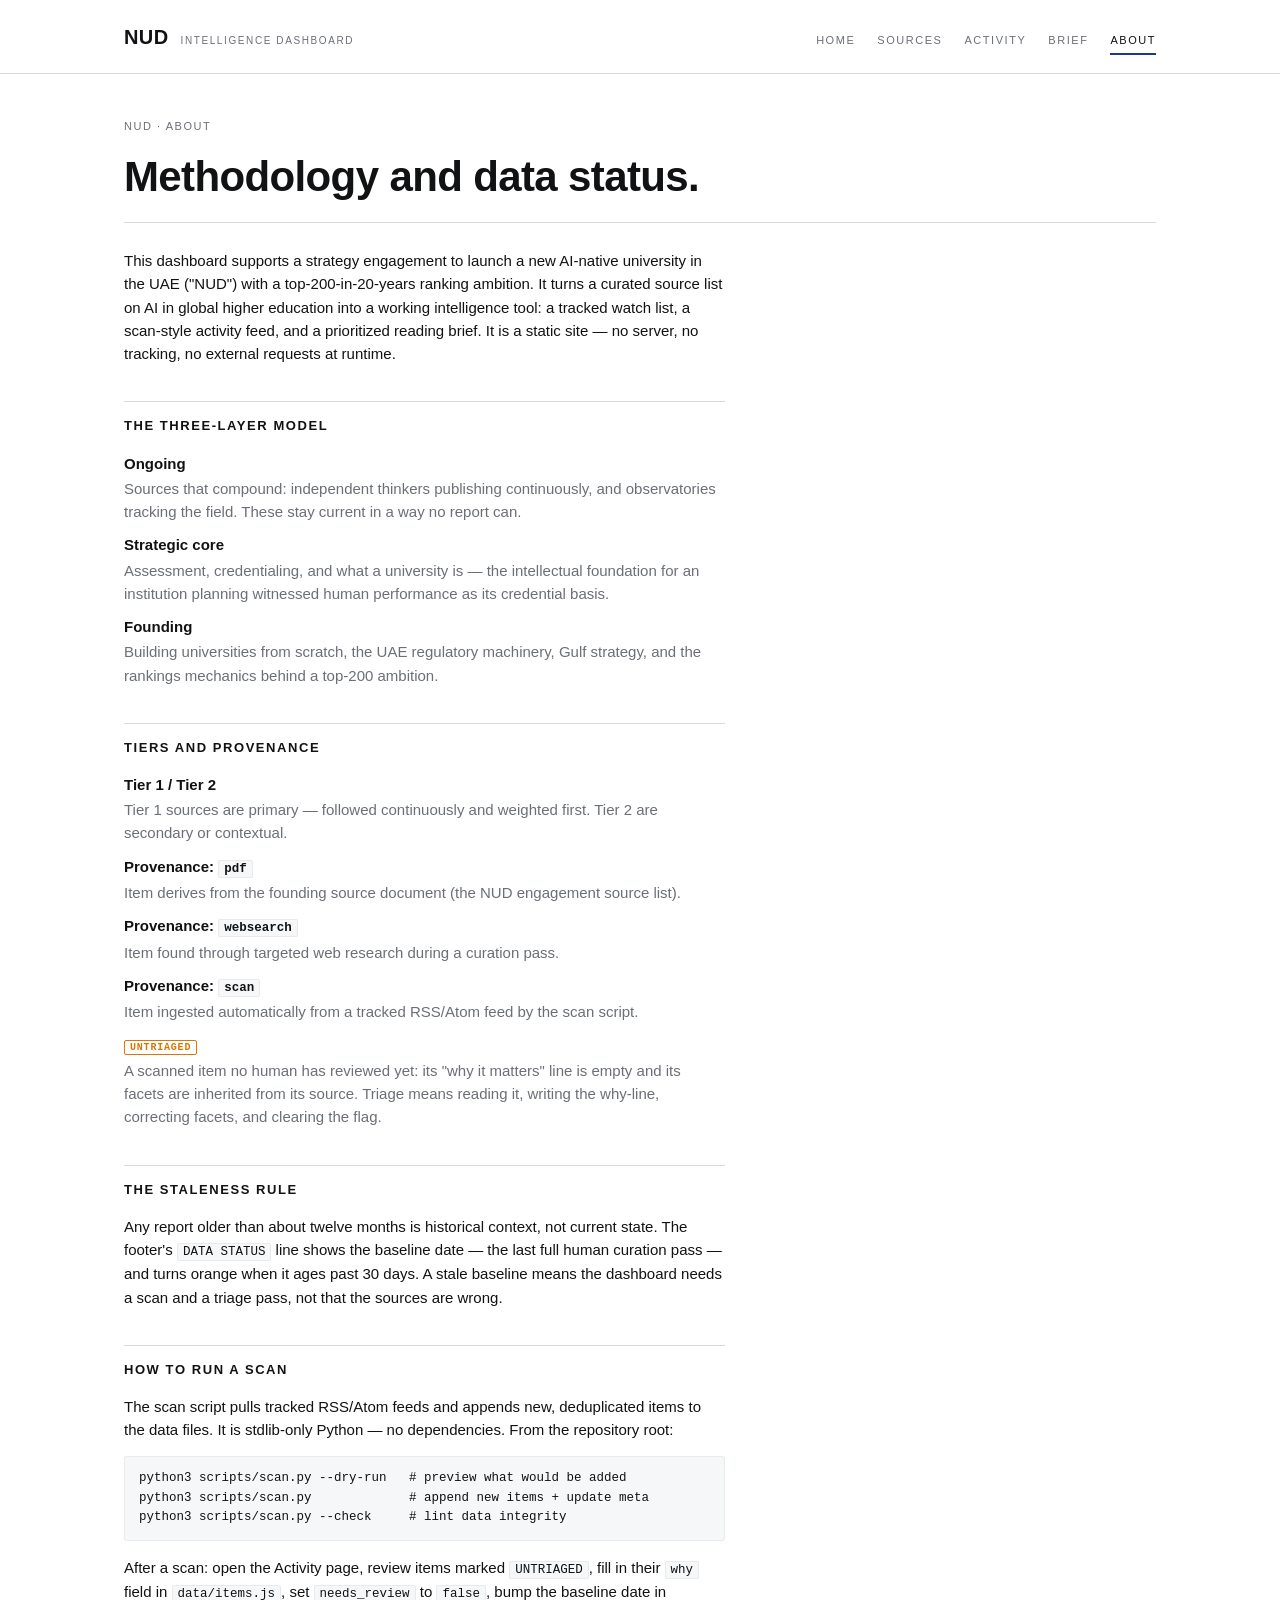
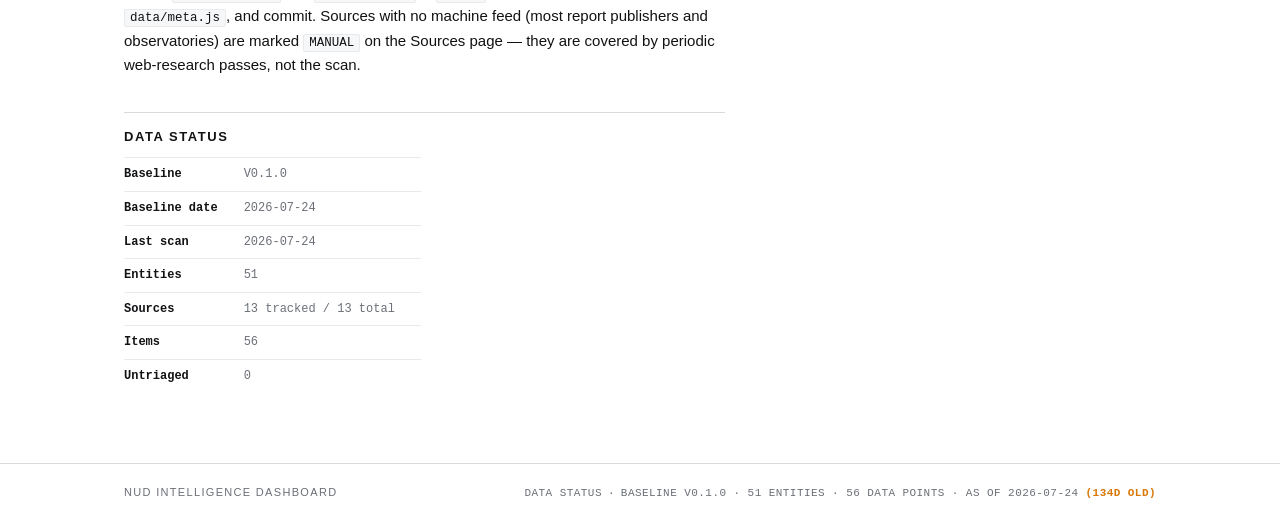
==== about.html @ 971b9aab "Add NUD intelligence dashboard: static site, seed data, and feed scanner Five-page static dashboard " ====
<!DOCTYPE html>
<html lang="en">
<head>
<meta charset="utf-8">
<meta name="viewport" content="width=device-width, initial-scale=1">
<title>About — NUD Intelligence Dashboard</title>
<link rel="icon" href="data:,">
<link rel="stylesheet" href="css/styles.css">
</head>
<body data-page="about">

<header class="masthead">
  <div class="wrap">
    <a class="wordmark" href="index.html"><span class="mark">NUD</span><span class="sub">Intelligence Dashboard</span></a>
    <nav class="main-nav">
      <a href="index.html">Home</a>
      <a href="sources.html">Sources</a>
      <a href="activity.html">Activity</a>
      <a href="brief.html">Brief</a>
      <a href="about.html" class="active">About</a>
    </nav>
  </div>
</header>

<main class="wrap">
  <div class="page-head">
    <div class="crumb">NUD · About</div>
    <h1 class="headline">Methodology and data status.</h1>
    <hr class="rule">
  </div>

  <div class="prose">
    <p style="margin-top: 26px;">This dashboard supports a strategy engagement to launch a new AI-native university in the UAE ("NUD") with a top-200-in-20-years ranking ambition. It turns a curated source list on AI in global higher education into a working intelligence tool: a tracked watch list, a scan-style activity feed, and a prioritized reading brief. It is a static site — no server, no tracking, no external requests at runtime.</p>

    <h2>The three-layer model</h2>
    <dl>
      <dt>Ongoing</dt>
      <dd>Sources that compound: independent thinkers publishing continuously, and observatories tracking the field. These stay current in a way no report can.</dd>
      <dt>Strategic core</dt>
      <dd>Assessment, credentialing, and what a university is — the intellectual foundation for an institution planning witnessed human performance as its credential basis.</dd>
      <dt>Founding</dt>
      <dd>Building universities from scratch, the UAE regulatory machinery, Gulf strategy, and the rankings mechanics behind a top-200 ambition.</dd>
    </dl>

    <h2>Tiers and provenance</h2>
    <dl>
      <dt>Tier 1 / Tier 2</dt>
      <dd>Tier 1 sources are primary — followed continuously and weighted first. Tier 2 are secondary or contextual.</dd>
      <dt>Provenance: <code>pdf</code></dt>
      <dd>Item derives from the founding source document (the NUD engagement source list).</dd>
      <dt>Provenance: <code>websearch</code></dt>
      <dd>Item found through targeted web research during a curation pass.</dd>
      <dt>Provenance: <code>scan</code></dt>
      <dd>Item ingested automatically from a tracked RSS/Atom feed by the scan script.</dd>
      <dt><span class="tag-untriaged" style="margin-left:0">UNTRIAGED</span></dt>
      <dd>A scanned item no human has reviewed yet: its "why it matters" line is empty and its facets are inherited from its source. Triage means reading it, writing the why-line, correcting facets, and clearing the flag.</dd>
    </dl>

    <h2>The staleness rule</h2>
    <p>Any report older than about twelve months is historical context, not current state. The footer's <code>DATA STATUS</code> line shows the baseline date — the last full human curation pass — and turns orange when it ages past 30 days. A stale baseline means the dashboard needs a scan and a triage pass, not that the sources are wrong.</p>

    <h2 id="scan">How to run a scan</h2>
    <p>The scan script pulls tracked RSS/Atom feeds and appends new, deduplicated items to the data files. It is stdlib-only Python — no dependencies. From the repository root:</p>
    <pre>python3 scripts/scan.py --dry-run   # preview what would be added
python3 scripts/scan.py             # append new items + update meta
python3 scripts/scan.py --check     # lint data integrity</pre>
    <p>After a scan: open the Activity page, review items marked <code>UNTRIAGED</code>, fill in their <code>why</code> field in <code>data/items.js</code>, set <code>needs_review</code> to <code>false</code>, bump the baseline date in <code>data/meta.js</code>, and commit. Sources with no machine feed (most report publishers and observatories) are marked <code>MANUAL</code> on the Sources page — they are covered by periodic web-research passes, not the scan.</p>

    <h2>Data status</h2>
    <table class="data-status" id="status-table">
      <tr><th>Baseline</th><td id="st-baseline">—</td></tr>
      <tr><th>Baseline date</th><td id="st-date">—</td></tr>
      <tr><th>Last scan</th><td id="st-scan">—</td></tr>
      <tr><th>Entities</th><td id="st-entities">—</td></tr>
      <tr><th>Sources</th><td id="st-sources">—</td></tr>
      <tr><th>Items</th><td id="st-items">—</td></tr>
      <tr><th>Untriaged</th><td id="st-untriaged">—</td></tr>
    </table>
  </div>
</main>

<footer class="site-footer">
  <div class="wrap">
    <div class="micro">NUD Intelligence Dashboard</div>
    <div class="footer-status" id="data-status"></div>
  </div>
</footer>

<script src="data/meta.js"></script>
<script src="data/entities.js"></script>
<script src="data/sources.js"></script>
<script src="data/items.js"></script>
<script src="js/app.js"></script>
</body>
</html>
---- css/styles.css ----
/* NUD Intelligence Dashboard — Swiss-typographic system */

:root {
  --ink: #111214;
  --accent: #1b3a8c;
  --accent-ink: #ffffff;
  --gray: #6b6f76;
  --gray-light: #9a9ea6;
  --hairline: #d8dade;
  --hairline-soft: #e8eaec;
  --warn: #d97706;
  --bg: #ffffff;
  --bg-soft: #f6f7f8;
  --font: -apple-system, BlinkMacSystemFont, "Helvetica Neue", Helvetica, Arial, sans-serif;
  --mono: ui-monospace, "SF Mono", Menlo, Consolas, monospace;
}

* { box-sizing: border-box; }
html { -webkit-text-size-adjust: 100%; }
body {
  margin: 0;
  font-family: var(--font);
  color: var(--ink);
  background: var(--bg);
  font-size: 15px;
  line-height: 1.55;
}
a { color: var(--accent); text-decoration: none; }
a:hover { text-decoration: underline; }

.wrap { max-width: 1080px; margin: 0 auto; padding: 0 24px; }

/* ---------- micro-labels ---------- */
.micro {
  font-size: 11px;
  letter-spacing: 0.12em;
  text-transform: uppercase;
  color: var(--gray);
}
.mono { font-family: var(--mono); }

/* ---------- masthead ---------- */
.masthead { border-bottom: 1px solid var(--hairline); }
.masthead .wrap {
  display: flex;
  align-items: baseline;
  justify-content: space-between;
  padding-top: 22px;
  padding-bottom: 18px;
  gap: 16px;
  flex-wrap: wrap;
}
.wordmark {
  display: flex;
  align-items: baseline;
  gap: 12px;
  color: var(--ink);
}
.wordmark:hover { text-decoration: none; }
.wordmark .mark {
  font-weight: 800;
  font-size: 20px;
  letter-spacing: 0.02em;
}
.wordmark .sub {
  font-size: 10px;
  letter-spacing: 0.16em;
  text-transform: uppercase;
  color: var(--gray);
}
nav.main-nav { display: flex; gap: 22px; flex-wrap: wrap; }
nav.main-nav a {
  font-size: 11px;
  letter-spacing: 0.14em;
  text-transform: uppercase;
  color: var(--gray);
  padding-bottom: 4px;
}
nav.main-nav a:hover { color: var(--ink); text-decoration: none; }
nav.main-nav a.active {
  color: var(--ink);
  border-bottom: 2px solid var(--accent);
}

/* ---------- page header ---------- */
.page-head { padding-top: 44px; }
.crumb {
  font-size: 11px;
  letter-spacing: 0.14em;
  text-transform: uppercase;
  color: var(--gray);
  margin-bottom: 18px;
}
.headline {
  font-size: clamp(28px, 4.2vw, 42px);
  font-weight: 750;
  line-height: 1.12;
  letter-spacing: -0.015em;
  margin: 0 0 22px;
  max-width: 30ch;
}
.meta-row {
  display: flex;
  align-items: center;
  gap: 16px;
  flex-wrap: wrap;
  margin-bottom: 18px;
}
.btn-accent {
  display: inline-block;
  background: var(--accent);
  color: var(--accent-ink);
  font-size: 11px;
  letter-spacing: 0.08em;
  font-weight: 600;
  padding: 7px 14px;
  border-radius: 3px;
  border: none;
  cursor: pointer;
}
.btn-accent:hover { text-decoration: none; opacity: 0.92; }
.rule { border: 0; border-top: 1px solid var(--hairline); margin: 0; }
.counts {
  font-family: var(--mono);
  font-size: 12px;
  color: var(--gray);
  padding: 12px 0;
  display: flex;
  justify-content: space-between;
  gap: 16px;
  flex-wrap: wrap;
}

/* ---------- filter bar ---------- */
.filter-bar { padding: 18px 0 6px; }
.filter-row {
  display: grid;
  grid-template-columns: 90px 1fr;
  gap: 10px 16px;
  align-items: start;
  margin-bottom: 12px;
}
.filter-row .axis-label { padding-top: 5px; }
.pills { display: flex; flex-wrap: wrap; gap: 8px; align-items: center; }
.pill {
  font-family: var(--font);
  font-size: 11px;
  letter-spacing: 0.08em;
  text-transform: uppercase;
  color: var(--gray);
  background: var(--bg);
  border: 1px solid var(--hairline);
  border-radius: 3px;
  padding: 5px 11px;
  cursor: pointer;
}
.pill:hover { border-color: var(--gray); color: var(--ink); }
.pill--active {
  background: var(--accent);
  border-color: var(--accent);
  color: var(--accent-ink);
}
.pill-sep { color: var(--hairline); font-size: 11px; user-select: none; }
.pill--static { cursor: default; }

/* ---------- feed ---------- */
.feed {
  border-left: 1px solid var(--hairline);
  margin: 26px 0 60px;
  padding-left: 26px;
}
.feed-item { margin-bottom: 34px; }
.feed-item-top {
  display: flex;
  justify-content: space-between;
  align-items: baseline;
  gap: 16px;
  flex-wrap: wrap;
  margin-bottom: 4px;
}
.feed-item-head { display: flex; align-items: baseline; gap: 12px; flex-wrap: wrap; }
.entity-name { font-size: 12px; color: var(--gray-light); white-space: nowrap; }
.item-title { font-weight: 650; font-size: 15px; }
.item-meta {
  font-family: var(--mono);
  font-size: 11px;
  color: var(--gray);
  white-space: nowrap;
}
.item-summary { margin: 4px 0 6px; max-width: 76ch; }
.item-provenance {
  font-size: 12.5px;
  font-style: italic;
  color: var(--gray);
  max-width: 76ch;
}
.tag-untriaged {
  font-family: var(--mono);
  font-style: normal;
  font-size: 10px;
  letter-spacing: 0.08em;
  color: var(--warn);
  border: 1px solid var(--warn);
  border-radius: 2px;
  padding: 1px 5px;
  margin-left: 8px;
  vertical-align: 1px;
}
.feed-empty {
  color: var(--gray);
  font-style: italic;
  padding: 30px 0 10px;
}

/* ---------- home ---------- */
.posture { max-width: 72ch; margin: 26px 0 8px; }
.posture p { margin: 0 0 14px; }
.stat-tiles {
  display: grid;
  grid-template-columns: repeat(auto-fit, minmax(150px, 1fr));
  gap: 1px;
  background: var(--hairline);
  border: 1px solid var(--hairline);
  margin: 30px 0;
}
.stat-tile { background: var(--bg); padding: 18px 16px 14px; }
.stat-tile .num {
  font-size: 30px;
  font-weight: 750;
  letter-spacing: -0.02em;
  line-height: 1;
  font-variant-numeric: tabular-nums;
}
.stat-tile .lbl { margin-top: 8px; }
.tensions { margin: 14px 0 40px; }
.tension {
  border-top: 1px solid var(--hairline);
  padding: 18px 0;
  display: grid;
  grid-template-columns: 44px 1fr;
  gap: 16px;
}
.tension .t-num {
  font-size: 22px;
  font-weight: 750;
  color: var(--hairline);
  line-height: 1.1;
  font-variant-numeric: tabular-nums;
}
.tension h3 { margin: 0 0 6px; font-size: 15px; font-weight: 700; }
.tension p { margin: 0 0 8px; max-width: 72ch; color: var(--ink); }
.tension a.t-link { font-size: 12px; letter-spacing: 0.06em; text-transform: uppercase; }
.section-head {
  display: flex;
  justify-content: space-between;
  align-items: baseline;
  gap: 16px;
  border-top: 1px solid var(--hairline);
  padding-top: 14px;
  margin-top: 36px;
}
.section-head h2 {
  font-size: 13px;
  letter-spacing: 0.12em;
  text-transform: uppercase;
  font-weight: 700;
  margin: 0;
}

/* ---------- sources ---------- */
.layer-section { margin: 40px 0 10px; }
.layer-section > .layer-desc { color: var(--gray); max-width: 72ch; margin: 8px 0 6px; }
.cat-group { margin: 26px 0; }
.cat-group h3 {
  font-size: 12px;
  letter-spacing: 0.12em;
  text-transform: uppercase;
  color: var(--gray);
  font-weight: 700;
  margin: 0 0 4px;
}
.entity-row {
  display: grid;
  grid-template-columns: 1fr auto;
  gap: 6px 18px;
  border-top: 1px solid var(--hairline-soft);
  padding: 12px 0;
}
.entity-main { display: flex; align-items: baseline; gap: 10px; flex-wrap: wrap; }
.entity-title { font-weight: 650; }
.entity-note { grid-column: 1 / -1; color: var(--gray); font-size: 13.5px; max-width: 80ch; margin: 0; }
.badges { display: flex; gap: 6px; align-items: center; flex-wrap: wrap; }
.badge {
  font-family: var(--mono);
  font-size: 10px;
  letter-spacing: 0.08em;
  border: 1px solid var(--hairline);
  color: var(--gray);
  border-radius: 2px;
  padding: 2px 6px;
  white-space: nowrap;
}
.badge--tier1 { border-color: var(--accent); color: var(--accent); }
.badge--tracked { border-color: #1a7f4e; color: #1a7f4e; }
.badge--manual { border-color: var(--hairline); color: var(--gray-light); }

/* ---------- brief ---------- */
.brief-list { margin: 30px 0 20px; }
.brief-item {
  display: grid;
  grid-template-columns: 74px 1fr;
  gap: 18px;
  border-top: 1px solid var(--hairline);
  padding: 22px 0;
}
.brief-item .b-num {
  font-size: 40px;
  font-weight: 750;
  color: var(--hairline);
  line-height: 0.9;
  font-variant-numeric: tabular-nums;
}
.brief-item h3 { margin: 0 0 2px; font-size: 16px; font-weight: 700; }
.brief-item .b-meta { margin-bottom: 8px; }
.brief-item p { margin: 0; max-width: 72ch; }
.caveat {
  border-top: 1px solid var(--hairline-soft);
  padding: 16px 0;
  display: grid;
  grid-template-columns: 26px 1fr;
  gap: 14px;
}
.caveat .c-mark { color: var(--warn); font-weight: 700; }
.caveat h3 { margin: 0 0 4px; font-size: 14px; font-weight: 700; }
.caveat p { margin: 0; color: var(--ink); max-width: 76ch; }

/* ---------- about ---------- */
.prose { max-width: 72ch; }
.prose h2 {
  font-size: 13px;
  letter-spacing: 0.12em;
  text-transform: uppercase;
  font-weight: 700;
  border-top: 1px solid var(--hairline);
  padding-top: 14px;
  margin: 36px 0 10px;
}
.prose code {
  font-family: var(--mono);
  font-size: 12.5px;
  background: var(--bg-soft);
  border: 1px solid var(--hairline-soft);
  border-radius: 2px;
  padding: 1px 5px;
}
.prose pre {
  font-family: var(--mono);
  font-size: 12.5px;
  background: var(--bg-soft);
  border: 1px solid var(--hairline-soft);
  border-radius: 3px;
  padding: 12px 14px;
  overflow-x: auto;
}
.prose dt { font-weight: 700; margin-top: 10px; }
.prose dd { margin: 2px 0 0 0; color: var(--gray); }
table.data-status { border-collapse: collapse; font-family: var(--mono); font-size: 12px; margin: 10px 0 30px; }
table.data-status td, table.data-status th {
  border-top: 1px solid var(--hairline-soft);
  text-align: left;
  padding: 7px 26px 7px 0;
  font-weight: 400;
  color: var(--gray);
}
table.data-status th { color: var(--ink); font-weight: 700; }

/* ---------- footer ---------- */
footer.site-footer { border-top: 1px solid var(--hairline); margin-top: 70px; }
footer.site-footer .wrap {
  display: flex;
  justify-content: space-between;
  align-items: baseline;
  gap: 16px;
  flex-wrap: wrap;
  padding-top: 20px;
  padding-bottom: 28px;
}
.footer-status { font-family: var(--mono); font-size: 11px; color: var(--gray); letter-spacing: 0.04em; }
.footer-status .stale { color: var(--warn); font-weight: 700; }

/* ---------- responsive ---------- */
@media (max-width: 720px) {
  .filter-row { grid-template-columns: 1fr; gap: 4px; }
  .feed { padding-left: 16px; }
  .feed-item-top { flex-direction: column; gap: 2px; }
  .item-meta { white-space: normal; }
  .brief-item { grid-template-columns: 48px 1fr; }
  .brief-item .b-num { font-size: 28px; }
}
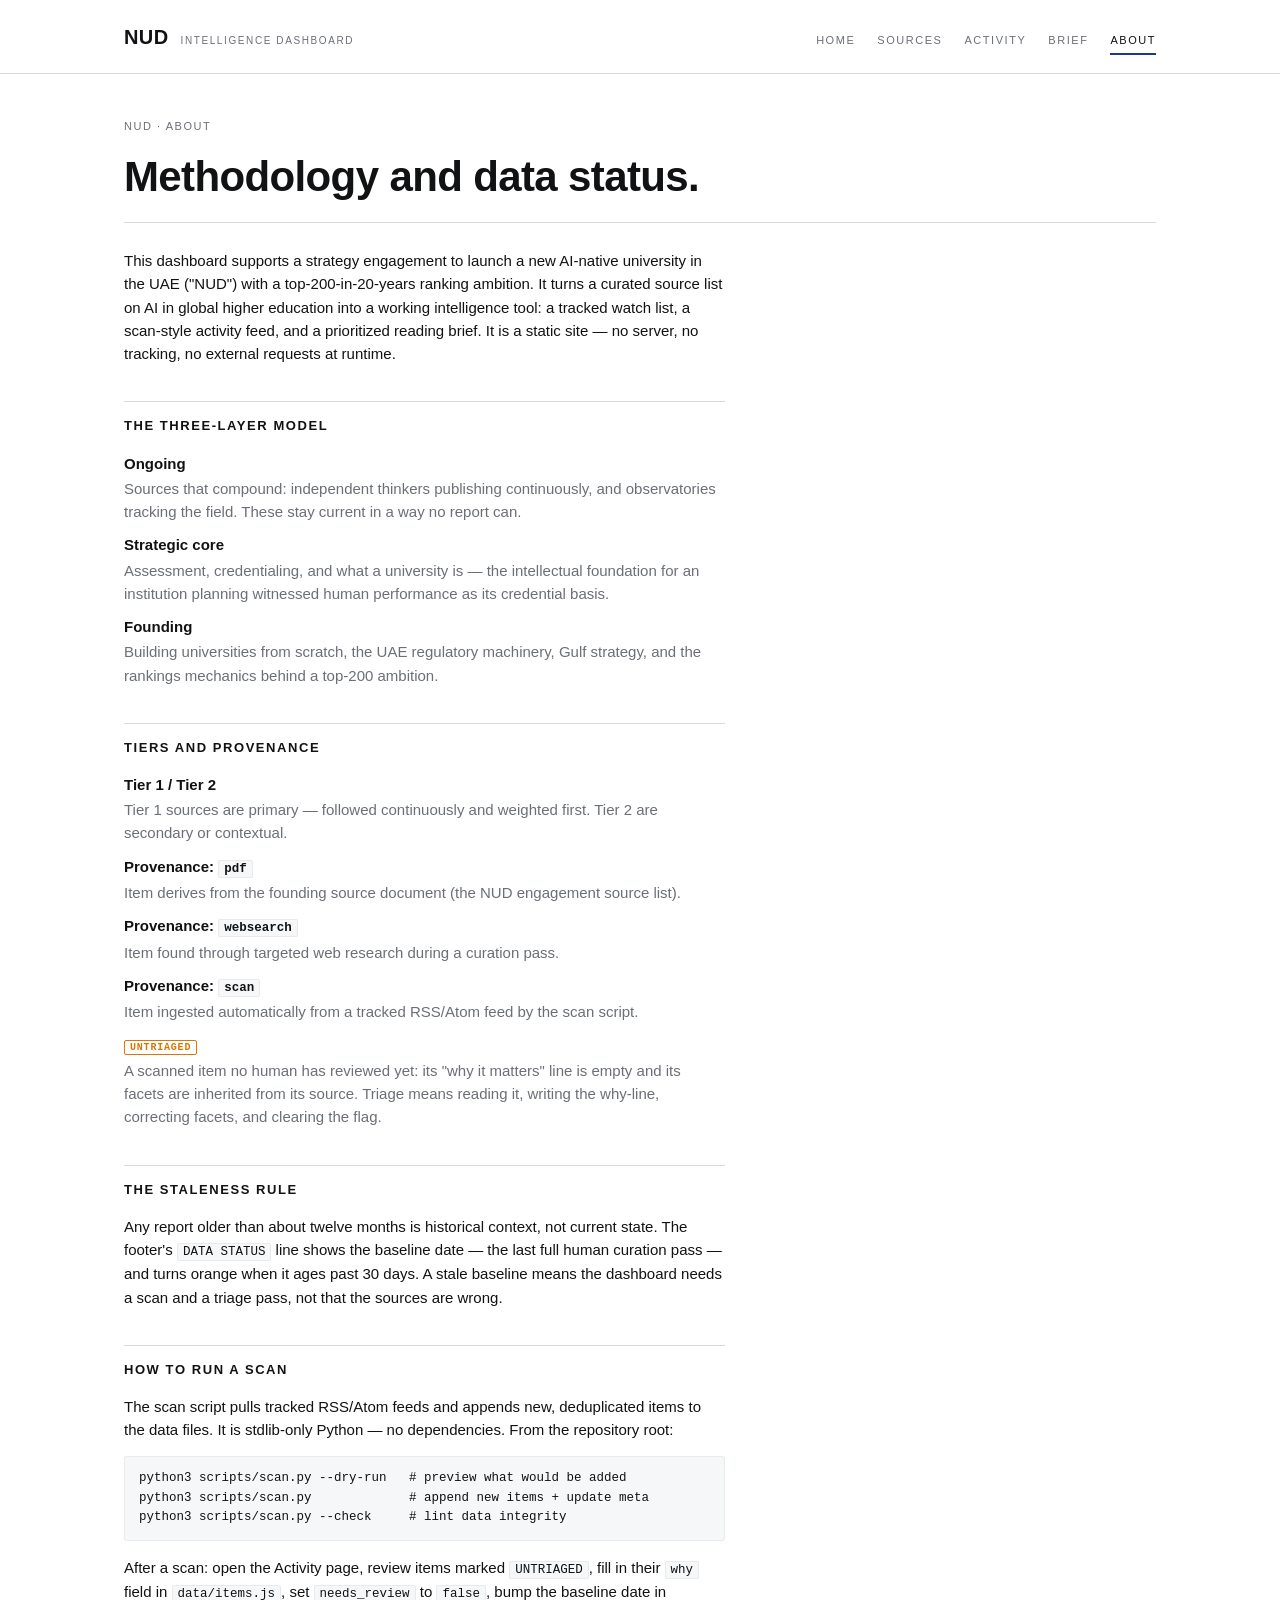
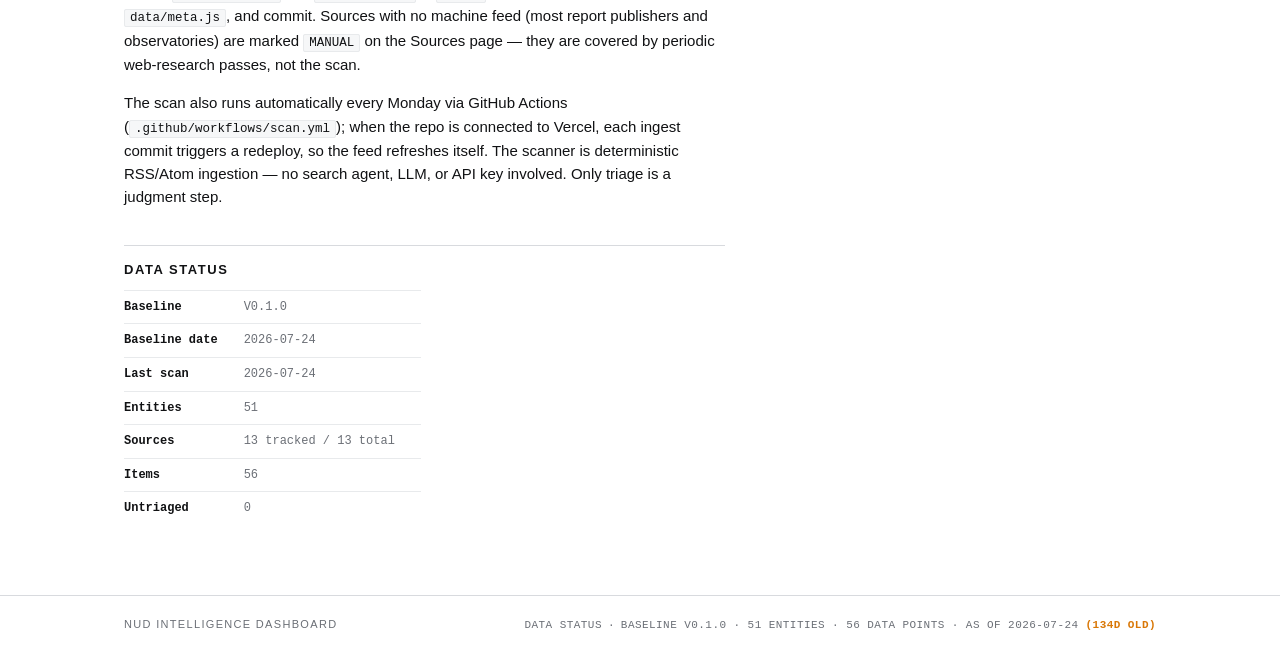
==== commit 7f8b13bf: "Make the dashboard a zero-build Vercel app with scheduled aggregation Add vercel.json (clean URLs, s" ====
--- a/about.html
+++ b/about.html
@@ -65,6 +65,7 @@
 python3 scripts/scan.py             # append new items + update meta
 python3 scripts/scan.py --check     # lint data integrity</pre>
     <p>After a scan: open the Activity page, review items marked <code>UNTRIAGED</code>, fill in their <code>why</code> field in <code>data/items.js</code>, set <code>needs_review</code> to <code>false</code>, bump the baseline date in <code>data/meta.js</code>, and commit. Sources with no machine feed (most report publishers and observatories) are marked <code>MANUAL</code> on the Sources page — they are covered by periodic web-research passes, not the scan.</p>
+    <p>The scan also runs automatically every Monday via GitHub Actions (<code>.github/workflows/scan.yml</code>); when the repo is connected to Vercel, each ingest commit triggers a redeploy, so the feed refreshes itself. The scanner is deterministic RSS/Atom ingestion — no search agent, LLM, or API key involved. Only triage is a judgment step.</p>
 
     <h2>Data status</h2>
     <table class="data-status" id="status-table">
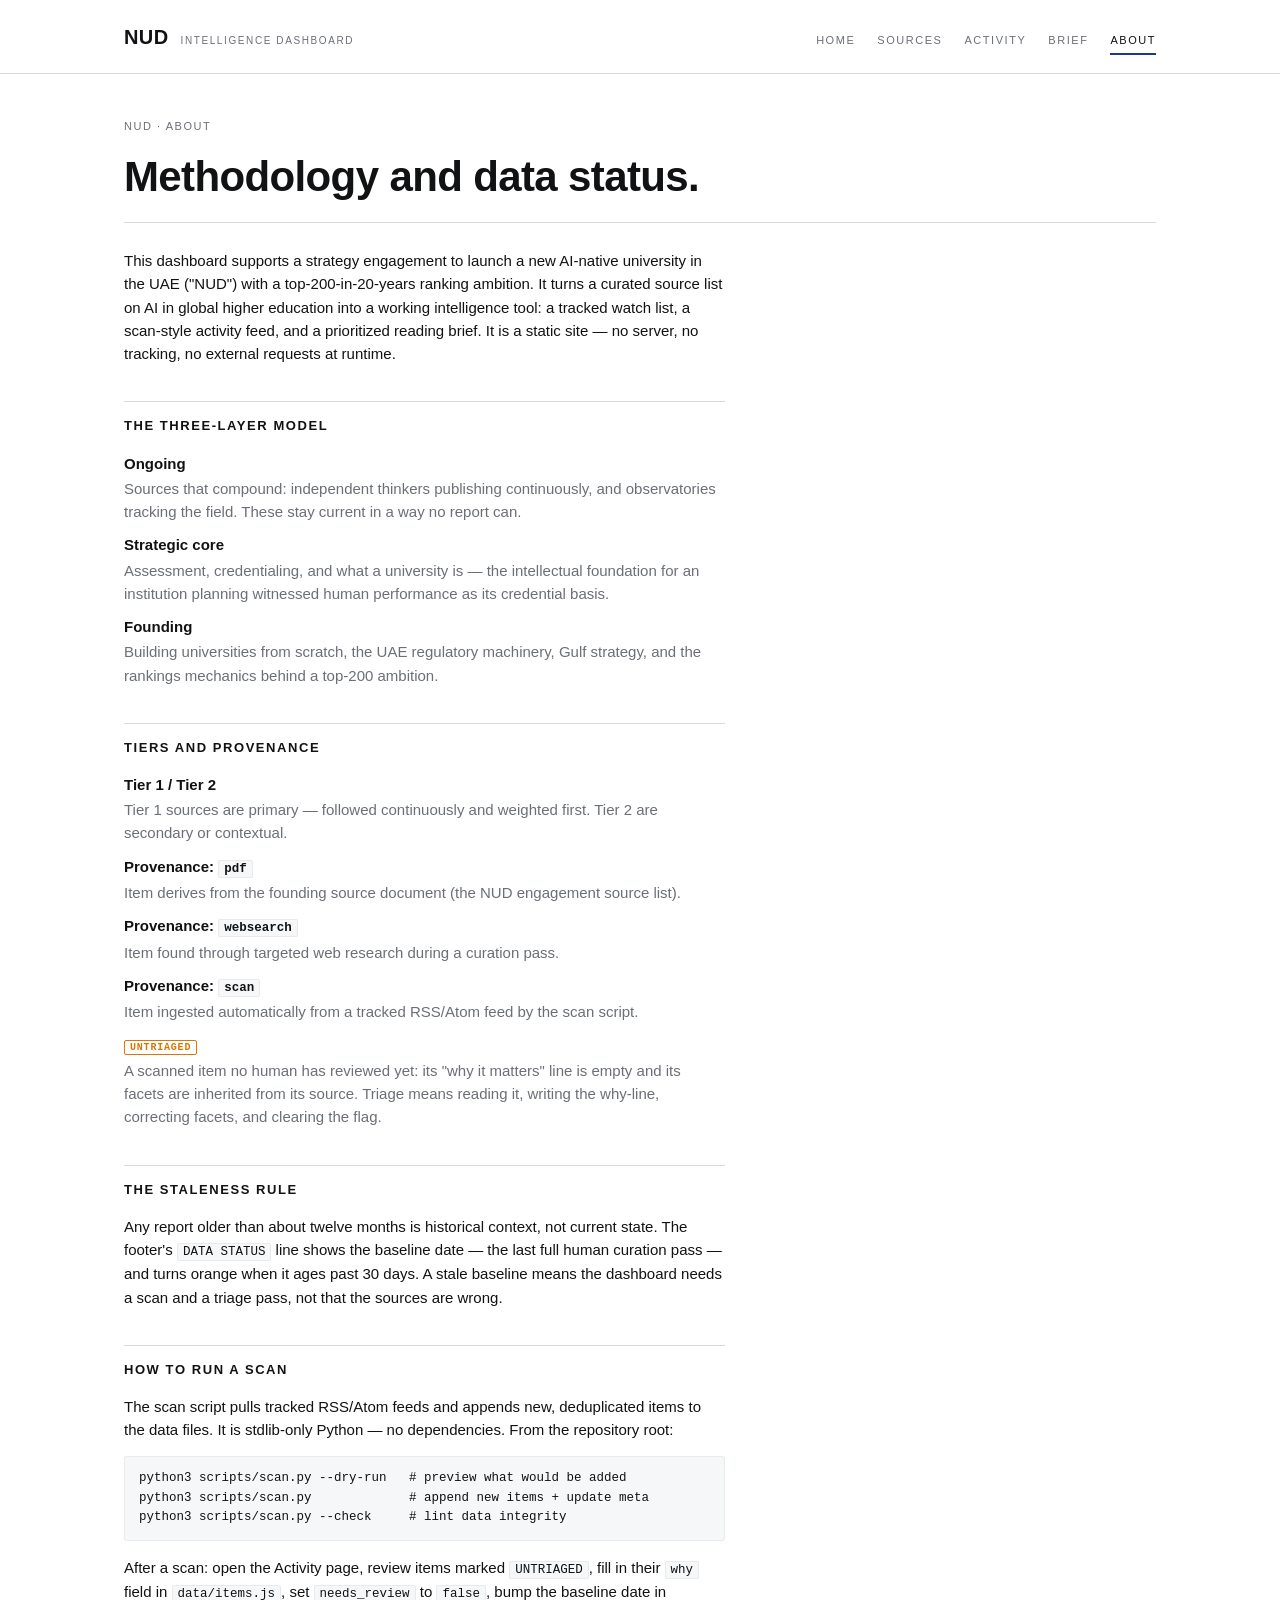
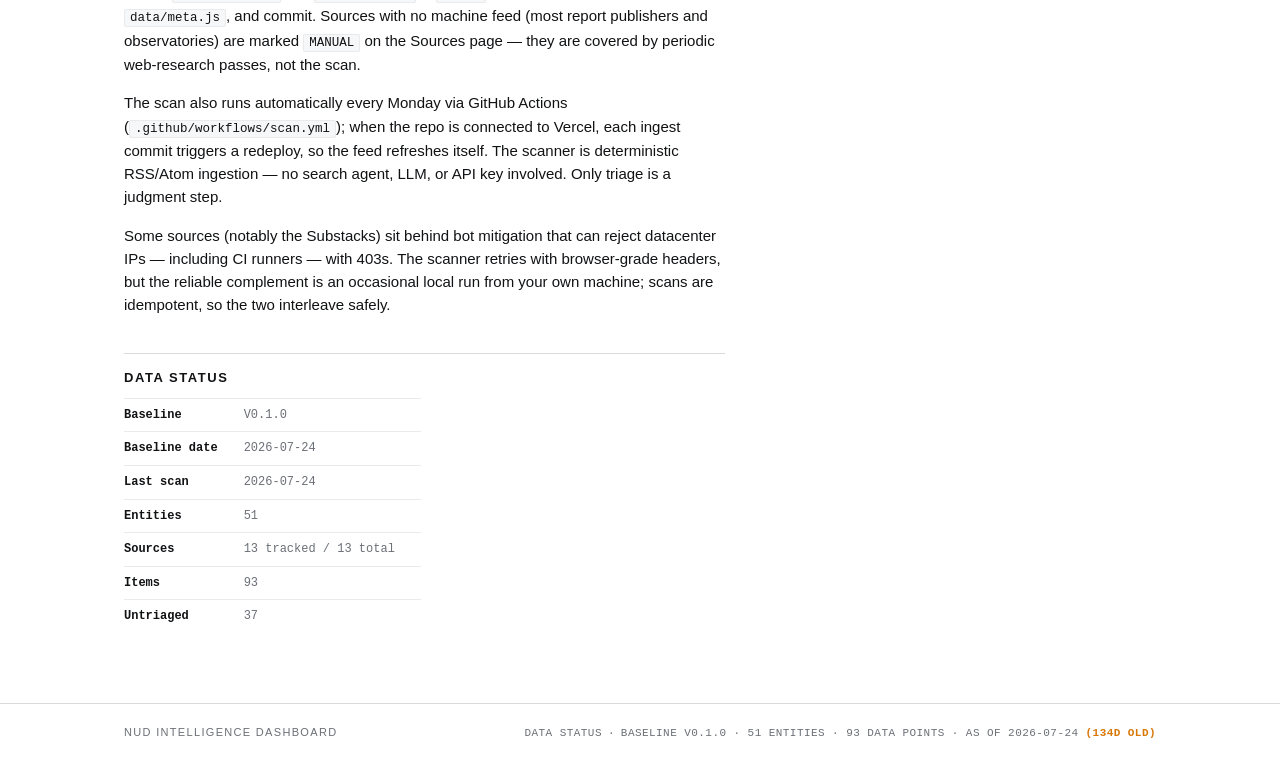
==== commit 4bc2faf8: "Harden the feed scanner against bot mitigation and moved feeds Substack/Cloudflare-protected sources" ====
--- a/about.html
+++ b/about.html
@@ -66,6 +66,7 @@
 python3 scripts/scan.py --check     # lint data integrity</pre>
     <p>After a scan: open the Activity page, review items marked <code>UNTRIAGED</code>, fill in their <code>why</code> field in <code>data/items.js</code>, set <code>needs_review</code> to <code>false</code>, bump the baseline date in <code>data/meta.js</code>, and commit. Sources with no machine feed (most report publishers and observatories) are marked <code>MANUAL</code> on the Sources page — they are covered by periodic web-research passes, not the scan.</p>
     <p>The scan also runs automatically every Monday via GitHub Actions (<code>.github/workflows/scan.yml</code>); when the repo is connected to Vercel, each ingest commit triggers a redeploy, so the feed refreshes itself. The scanner is deterministic RSS/Atom ingestion — no search agent, LLM, or API key involved. Only triage is a judgment step.</p>
+    <p>Some sources (notably the Substacks) sit behind bot mitigation that can reject datacenter IPs — including CI runners — with 403s. The scanner retries with browser-grade headers, but the reliable complement is an occasional local run from your own machine; scans are idempotent, so the two interleave safely.</p>
 
     <h2>Data status</h2>
     <table class="data-status" id="status-table">
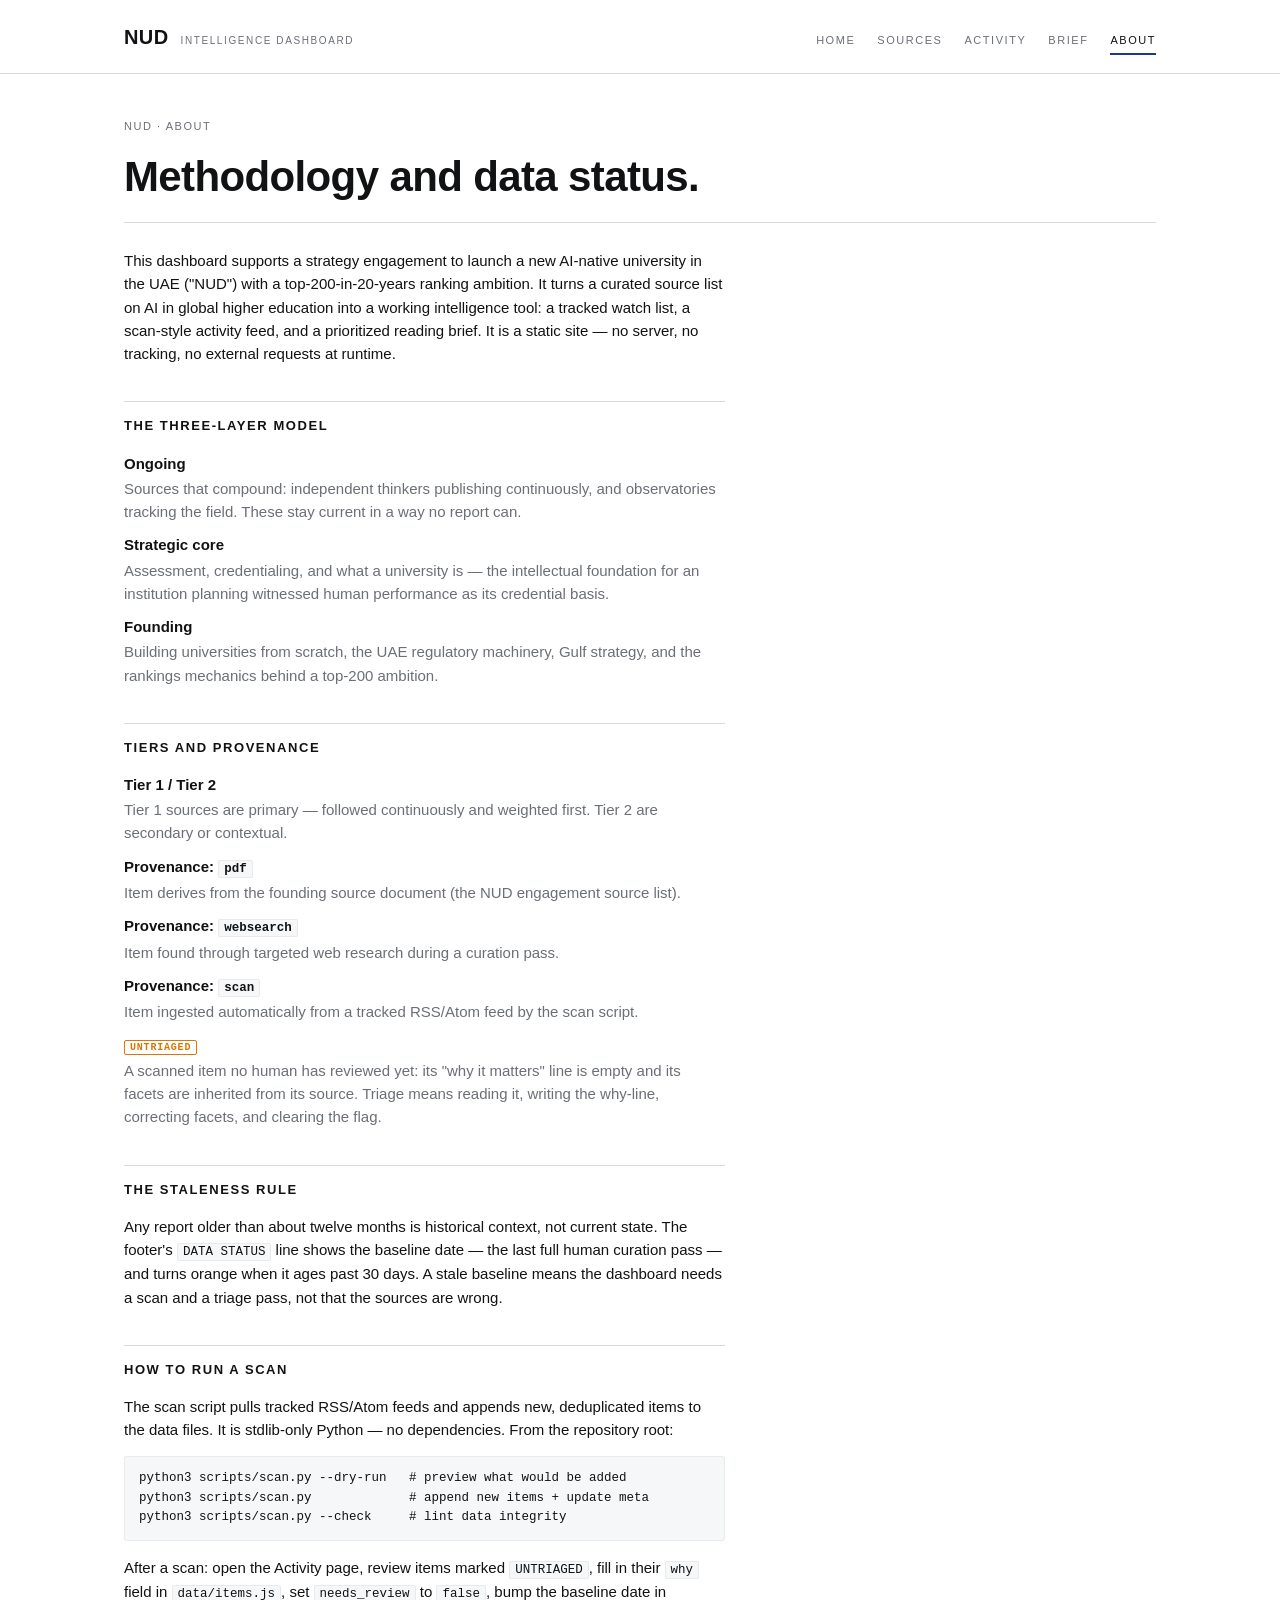
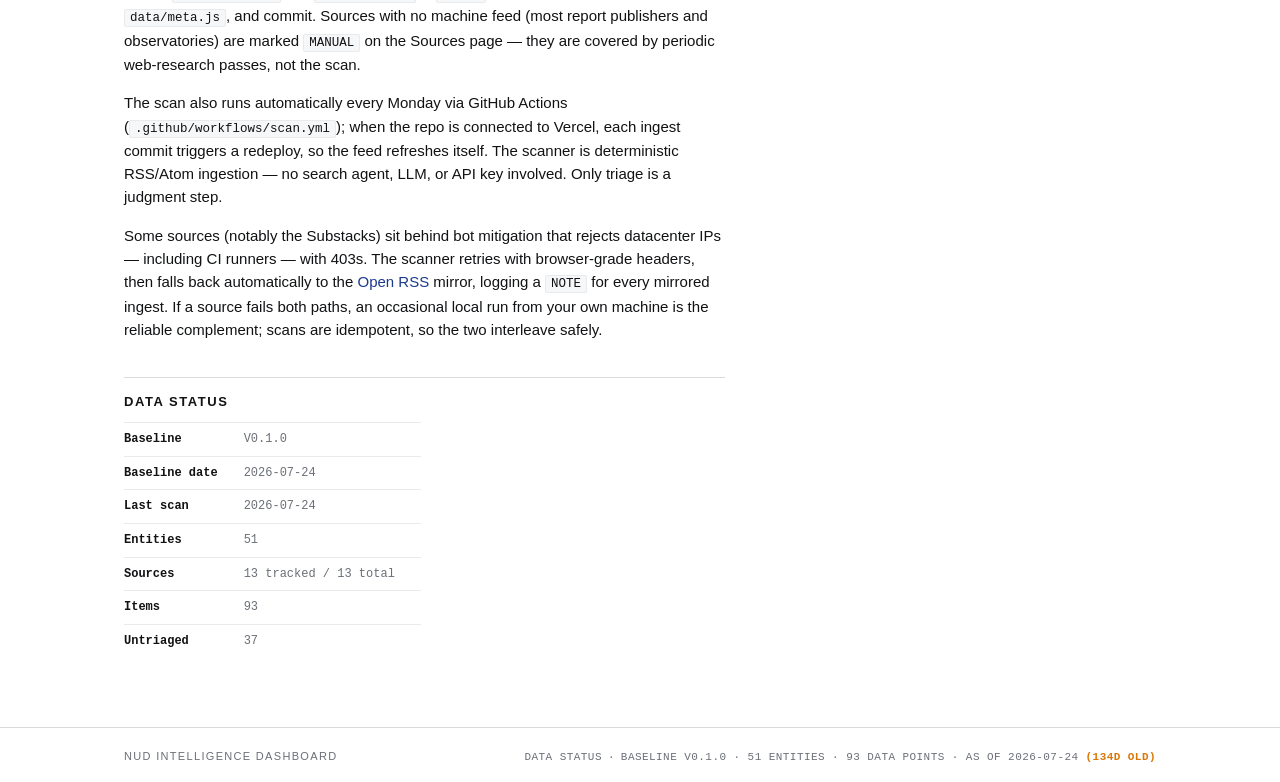
==== commit 7690748e: "Add Open RSS mirror fallback for feeds that block datacenter IPs Substack/Cloudflare 403s GitHub Act" ====
--- a/about.html
+++ b/about.html
@@ -66,7 +66,7 @@
 python3 scripts/scan.py --check     # lint data integrity</pre>
     <p>After a scan: open the Activity page, review items marked <code>UNTRIAGED</code>, fill in their <code>why</code> field in <code>data/items.js</code>, set <code>needs_review</code> to <code>false</code>, bump the baseline date in <code>data/meta.js</code>, and commit. Sources with no machine feed (most report publishers and observatories) are marked <code>MANUAL</code> on the Sources page — they are covered by periodic web-research passes, not the scan.</p>
     <p>The scan also runs automatically every Monday via GitHub Actions (<code>.github/workflows/scan.yml</code>); when the repo is connected to Vercel, each ingest commit triggers a redeploy, so the feed refreshes itself. The scanner is deterministic RSS/Atom ingestion — no search agent, LLM, or API key involved. Only triage is a judgment step.</p>
-    <p>Some sources (notably the Substacks) sit behind bot mitigation that can reject datacenter IPs — including CI runners — with 403s. The scanner retries with browser-grade headers, but the reliable complement is an occasional local run from your own machine; scans are idempotent, so the two interleave safely.</p>
+    <p>Some sources (notably the Substacks) sit behind bot mitigation that rejects datacenter IPs — including CI runners — with 403s. The scanner retries with browser-grade headers, then falls back automatically to the <a href="https://openrss.org" target="_blank" rel="noopener">Open RSS</a> mirror, logging a <code>NOTE</code> for every mirrored ingest. If a source fails both paths, an occasional local run from your own machine is the reliable complement; scans are idempotent, so the two interleave safely.</p>
 
     <h2>Data status</h2>
     <table class="data-status" id="status-table">
